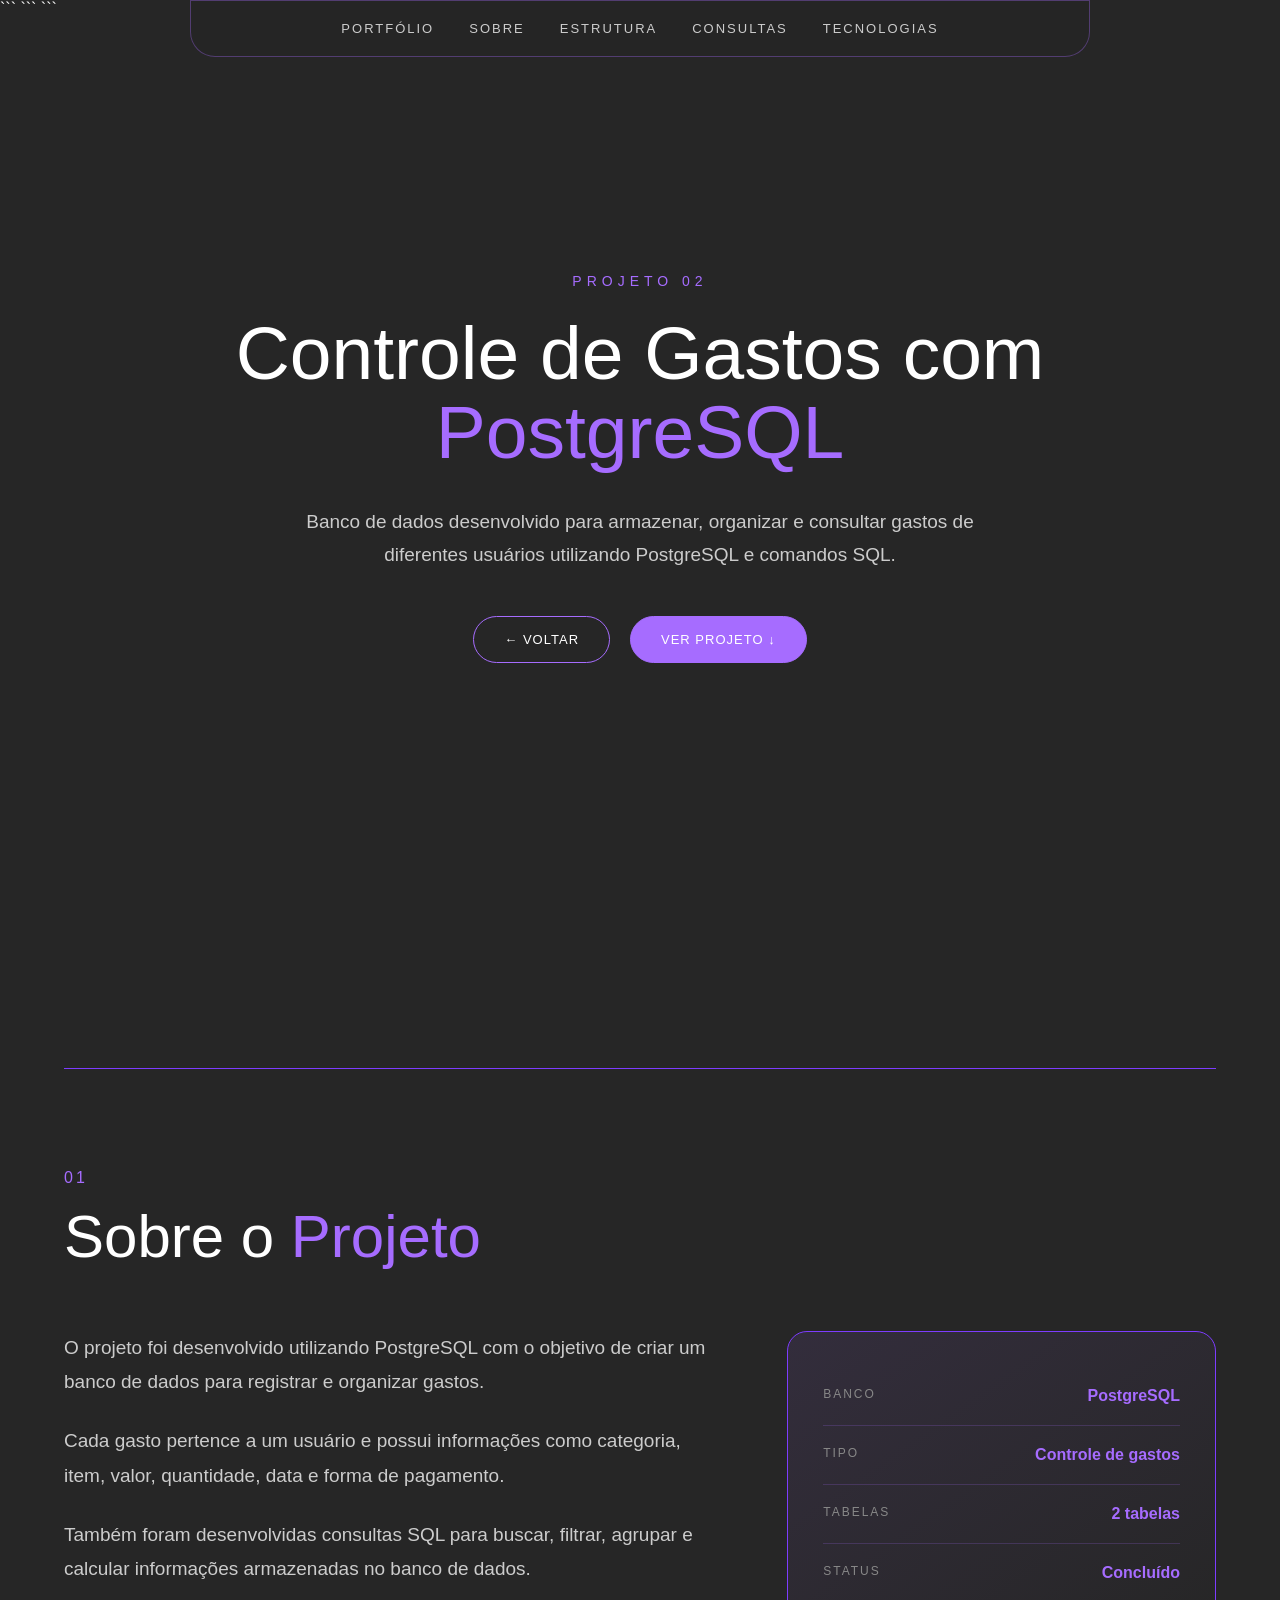
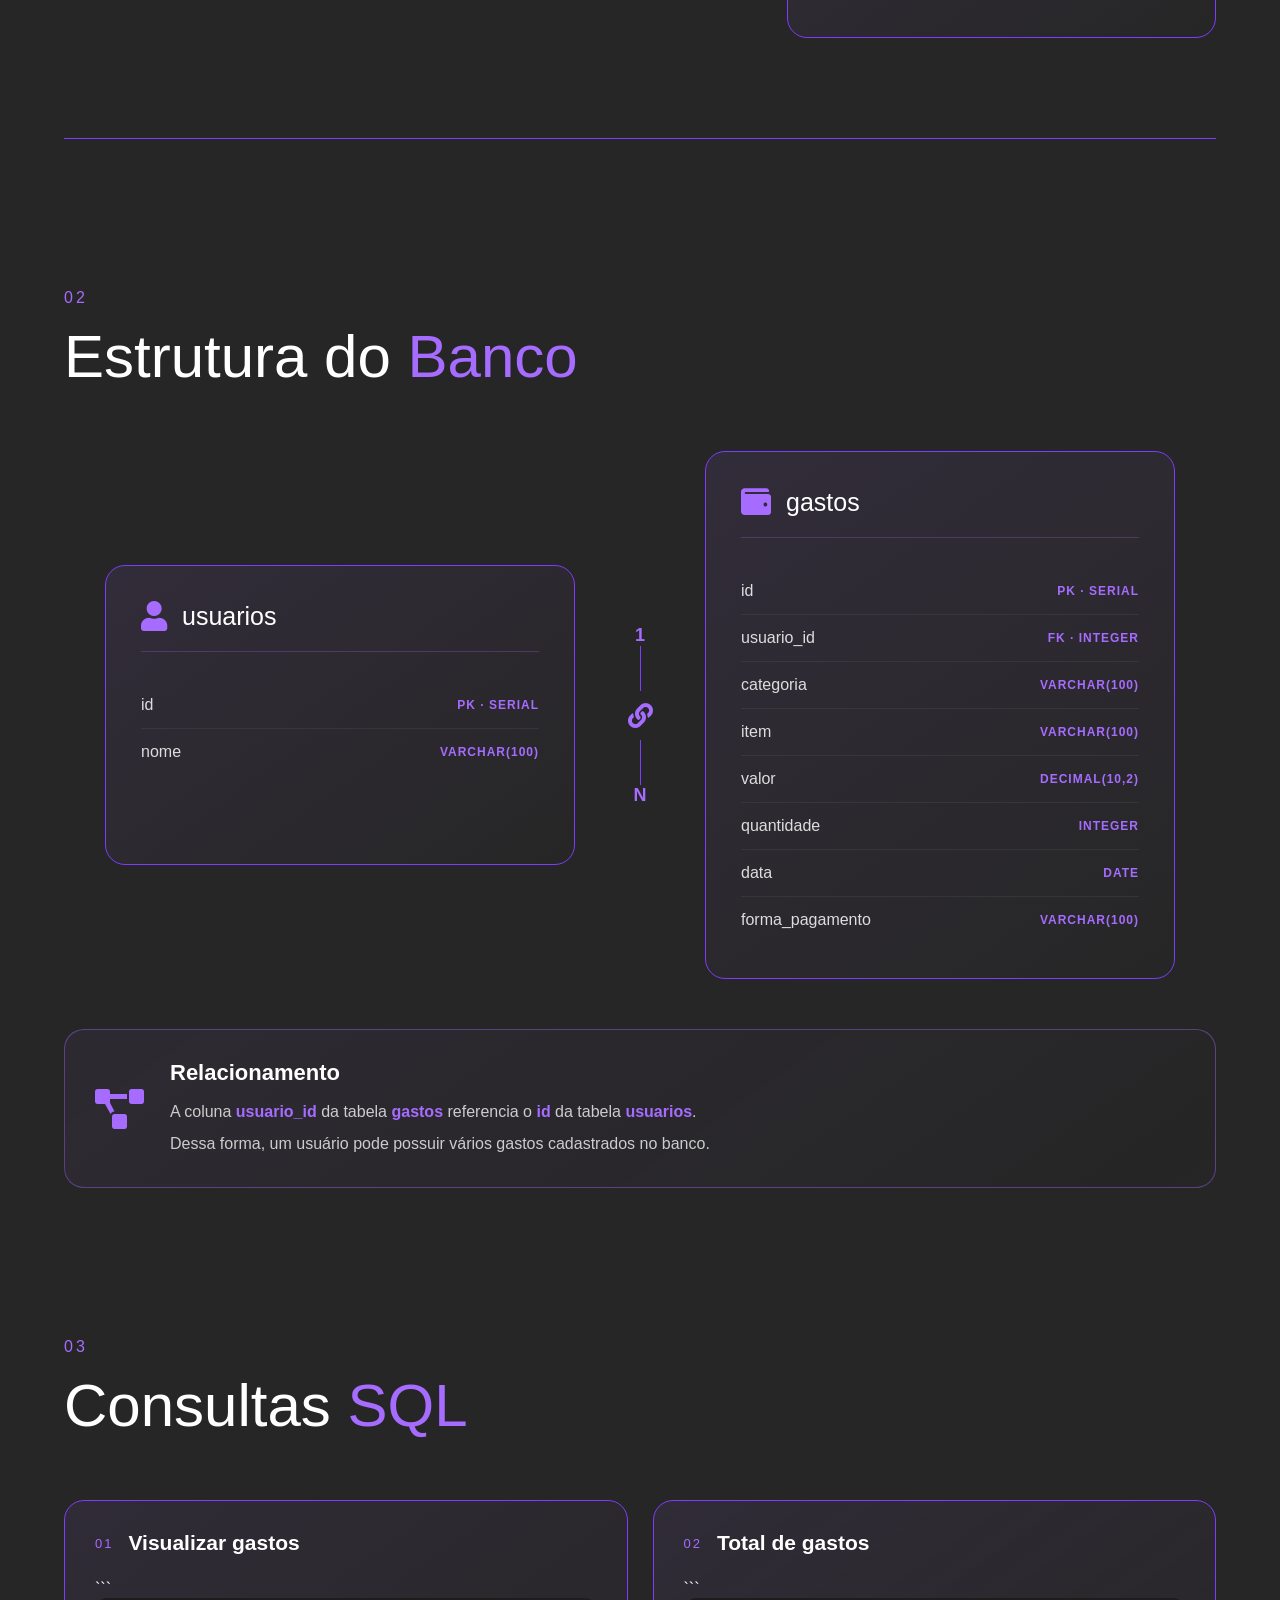
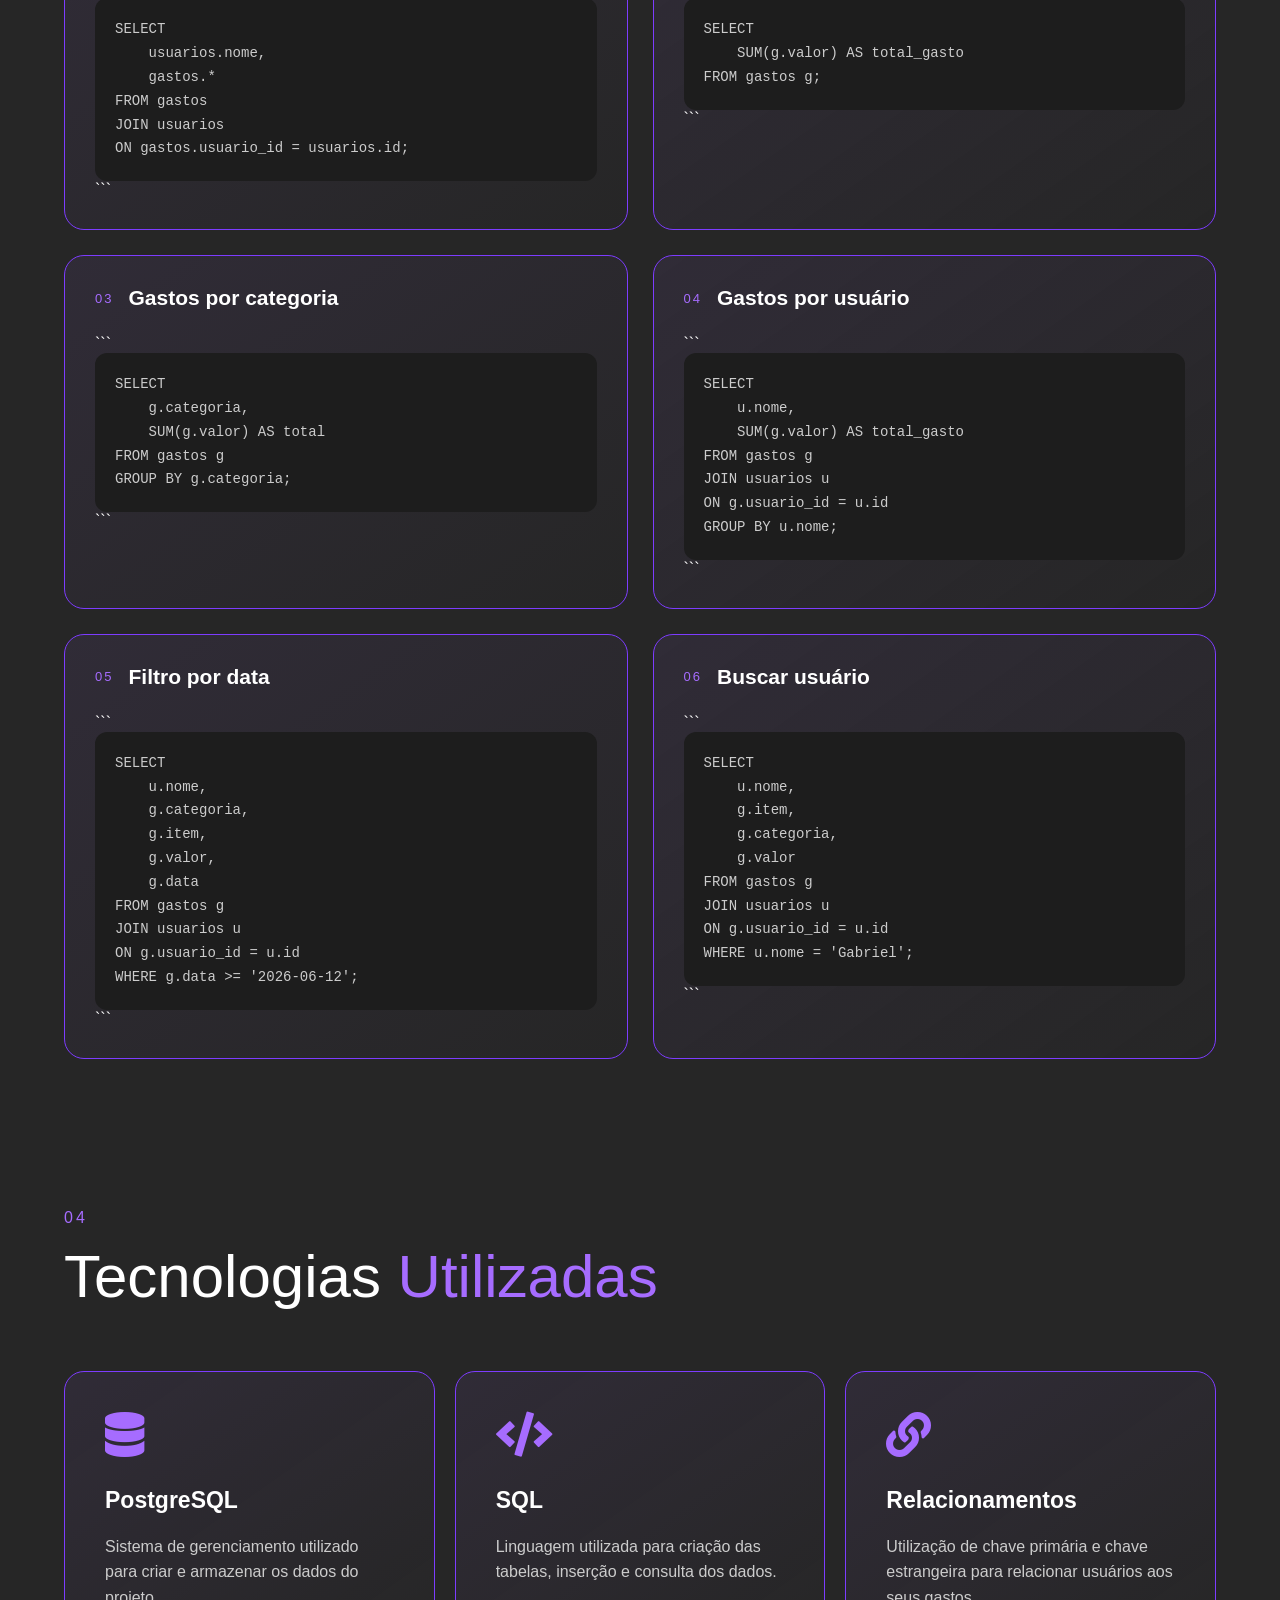
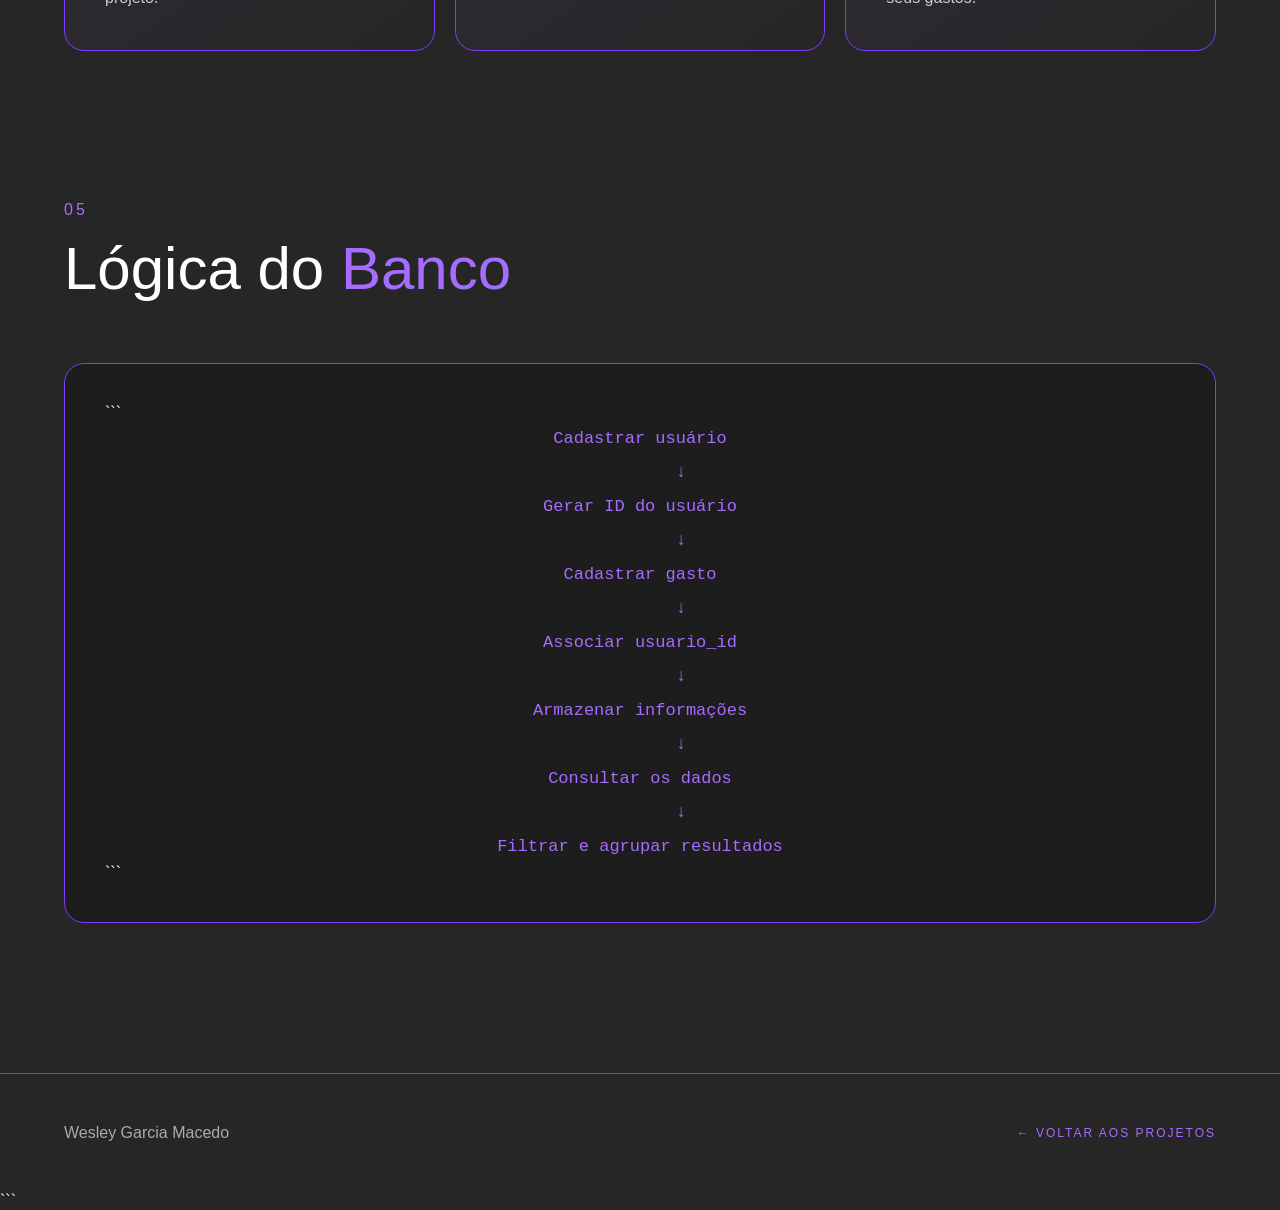
==== bancoDados/index.html @ e53158da "Criação do Portfólio" ====
<!DOCTYPE html>

<html lang="pt-BR">

<head>
    <meta charset="UTF-8">
    <meta name="viewport" content="width=device-width, initial-scale=1.0">

```
<title>Controle de Gastos | Wesley Garcia</title>

<link
    rel="stylesheet"
    href="https://use.fontawesome.com/releases/v5.6.3/css/all.css"
>

<link rel="stylesheet" href="style.css">
```

</head>

<body>

```
<!-- menu do projeto -->
<nav class="menu">

    <a href="../index.html">
        PORTFÓLIO
    </a>

    <a href="#sobre">
        SOBRE
    </a>

    <a href="#estrutura">
        ESTRUTURA
    </a>

    <a href="#consultas">
        CONSULTAS
    </a>

    <a href="#tecnologias">
        TECNOLOGIAS
    </a>

</nav>


<!-- começo da pagina -->
<section class="hero">

    <div class="hero-content">

        <p class="numero">
            PROJETO 02
        </p>

        <h1>
            Controle de Gastos com
            <span>PostgreSQL</span>
        </h1>

        <p class="subtitulo">
            Banco de dados desenvolvido para armazenar,
            organizar e consultar gastos de diferentes usuários
            utilizando PostgreSQL e comandos SQL.
        </p>

        <div class="botoes">

            <a href="../index.html#projetos" class="botao">
                ← VOLTAR
            </a>

            <a href="#estrutura" class="botao destaque">
                VER PROJETO ↓
            </a>

        </div>

    </div>

</section>


<!-- falando do projeto -->
<section class="sobre" id="sobre">

    <div class="titulo">

        <p>01</p>

        <h2>
            Sobre o <span>Projeto</span>
        </h2>

    </div>


    <div class="sobre-grid">

        <div class="texto">

            <p>
                O projeto foi desenvolvido utilizando PostgreSQL
                com o objetivo de criar um banco de dados para
                registrar e organizar gastos.
            </p>

            <p>
                Cada gasto pertence a um usuário e possui informações
                como categoria, item, valor, quantidade, data e
                forma de pagamento.
            </p>

            <p>
                Também foram desenvolvidas consultas SQL para buscar,
                filtrar, agrupar e calcular informações armazenadas
                no banco de dados.
            </p>

        </div>


        <div class="info-card">

            <div class="info">
                <span>BANCO</span>
                <strong>PostgreSQL</strong>
            </div>

            <div class="info">
                <span>TIPO</span>
                <strong>Controle de gastos</strong>
            </div>

            <div class="info">
                <span>TABELAS</span>
                <strong>2 tabelas</strong>
            </div>

            <div class="info">
                <span>STATUS</span>
                <strong>Concluído</strong>
            </div>

        </div>

    </div>

</section>


<!-- estrutura das tabela -->
<section class="estrutura" id="estrutura">

    <div class="titulo">

        <p>02</p>

        <h2>
            Estrutura do <span>Banco</span>
        </h2>

    </div>


    <div class="tabelas-container">

        <!-- tabela usuario -->
        <div class="tabela-card">

            <div class="tabela-topo">

                <i class="fas fa-user"></i>

                <h3>usuarios</h3>

            </div>

            <div class="campo">
                <span>id</span>
                <strong>PK · SERIAL</strong>
            </div>

            <div class="campo">
                <span>nome</span>
                <strong>VARCHAR(100)</strong>
            </div>

        </div>


        <div class="relacao">

            <span>1</span>

            <div class="linha"></div>

            <i class="fas fa-link"></i>

            <div class="linha"></div>

            <span>N</span>

        </div>


        <!-- tabela dos gasto -->
        <div class="tabela-card">

            <div class="tabela-topo">

                <i class="fas fa-wallet"></i>

                <h3>gastos</h3>

            </div>

            <div class="campo">
                <span>id</span>
                <strong>PK · SERIAL</strong>
            </div>

            <div class="campo">
                <span>usuario_id</span>
                <strong>FK · INTEGER</strong>
            </div>

            <div class="campo">
                <span>categoria</span>
                <strong>VARCHAR(100)</strong>
            </div>

            <div class="campo">
                <span>item</span>
                <strong>VARCHAR(100)</strong>
            </div>

            <div class="campo">
                <span>valor</span>
                <strong>DECIMAL(10,2)</strong>
            </div>

            <div class="campo">
                <span>quantidade</span>
                <strong>INTEGER</strong>
            </div>

            <div class="campo">
                <span>data</span>
                <strong>DATE</strong>
            </div>

            <div class="campo">
                <span>forma_pagamento</span>
                <strong>VARCHAR(100)</strong>
            </div>

        </div>

    </div>


    <!-- explica a relaçao -->
    <div class="explicacao-relacao">

        <i class="fas fa-project-diagram"></i>

        <div>

            <h3>Relacionamento</h3>

            <p>
                A coluna <strong>usuario_id</strong> da tabela
                <strong>gastos</strong> referencia o
                <strong>id</strong> da tabela
                <strong>usuarios</strong>.
            </p>

            <p>
                Dessa forma, um usuário pode possuir vários gastos
                cadastrados no banco.
            </p>

        </div>

    </div>

</section>


<!-- consulta que foi feita -->
<section class="consultas" id="consultas">

    <div class="titulo">

        <p>03</p>

        <h2>
            Consultas <span>SQL</span>
        </h2>

    </div>


    <div class="consultas-grid">

        <!-- primeira consulta -->
        <div class="consulta-card">

            <div class="consulta-titulo">
                <span>01</span>
                <h3>Visualizar gastos</h3>
            </div>
```

<pre><code>SELECT
    usuarios.nome,
    gastos.*
FROM gastos
JOIN usuarios
ON gastos.usuario_id = usuarios.id;</code></pre>

```
        </div>


        <!-- segunda consulta -->
        <div class="consulta-card">

            <div class="consulta-titulo">
                <span>02</span>
                <h3>Total de gastos</h3>
            </div>
```

<pre><code>SELECT
    SUM(g.valor) AS total_gasto
FROM gastos g;</code></pre>

```
        </div>


        <!-- terceira consulta -->
        <div class="consulta-card">

            <div class="consulta-titulo">
                <span>03</span>
                <h3>Gastos por categoria</h3>
            </div>
```

<pre><code>SELECT
    g.categoria,
    SUM(g.valor) AS total
FROM gastos g
GROUP BY g.categoria;</code></pre>

```
        </div>


        <!-- quarta consulta -->
        <div class="consulta-card">

            <div class="consulta-titulo">
                <span>04</span>
                <h3>Gastos por usuário</h3>
            </div>
```

<pre><code>SELECT
    u.nome,
    SUM(g.valor) AS total_gasto
FROM gastos g
JOIN usuarios u
ON g.usuario_id = u.id
GROUP BY u.nome;</code></pre>

```
        </div>


        <!-- quinta consulta -->
        <div class="consulta-card">

            <div class="consulta-titulo">
                <span>05</span>
                <h3>Filtro por data</h3>
            </div>
```

<pre><code>SELECT
    u.nome,
    g.categoria,
    g.item,
    g.valor,
    g.data
FROM gastos g
JOIN usuarios u
ON g.usuario_id = u.id
WHERE g.data >= '2026-06-12';</code></pre>

```
        </div>


        <!-- sexta consulta -->
        <div class="consulta-card">

            <div class="consulta-titulo">
                <span>06</span>
                <h3>Buscar usuário</h3>
            </div>
```

<pre><code>SELECT
    u.nome,
    g.item,
    g.categoria,
    g.valor
FROM gastos g
JOIN usuarios u
ON g.usuario_id = u.id
WHERE u.nome = 'Gabriel';</code></pre>

```
        </div>

    </div>

</section>


<!-- tecnologia usada -->
<section class="tecnologias-section" id="tecnologias">

    <div class="titulo">

        <p>04</p>

        <h2>
            Tecnologias <span>Utilizadas</span>
        </h2>

    </div>


    <div class="tecnologias-container">

        <div class="tecnologia">

            <i class="fas fa-database"></i>

            <h3>PostgreSQL</h3>

            <p>
                Sistema de gerenciamento utilizado para
                criar e armazenar os dados do projeto.
            </p>

        </div>


        <div class="tecnologia">

            <i class="fas fa-code"></i>

            <h3>SQL</h3>

            <p>
                Linguagem utilizada para criação das tabelas,
                inserção e consulta dos dados.
            </p>

        </div>


        <div class="tecnologia">

            <i class="fas fa-link"></i>

            <h3>Relacionamentos</h3>

            <p>
                Utilização de chave primária e chave estrangeira
                para relacionar usuários aos seus gastos.
            </p>

        </div>

    </div>

</section>


<!-- logica do banco -->
<section class="codigo">

    <div class="titulo">

        <p>05</p>

        <h2>
            Lógica do <span>Banco</span>
        </h2>

    </div>


    <div class="codigo-box">
```

<pre><code>Cadastrar usuário
        ↓
Gerar ID do usuário
        ↓
Cadastrar gasto
        ↓
Associar usuario_id
        ↓
Armazenar informações
        ↓
Consultar os dados
        ↓
Filtrar e agrupar resultados</code></pre>

```
    </div>

</section>


<!-- final da pagina -->
<footer>

    <p>
        Wesley Garcia Macedo
    </p>

    <a href="../index.html#projetos">
        ← VOLTAR AOS PROJETOS
    </a>

</footer>
```

</body>

</html>
---- bancoDados/style.css ----
/* config basica */
* {
    margin: 0;
    padding: 0;
    box-sizing: border-box;
}

html {
    scroll-behavior: smooth;
    scroll-padding-top: 100px;
}

body {
    background: #262626;
    color: #fff;
    font-family: Arial, sans-serif;
    overflow-x: hidden;
}


/* menu la de cima */
.menu {
    position: fixed;
    top: 0;
    left: 50%;
    transform: translateX(-50%);

    width: 90%;
    max-width: 900px;

    display: flex;
    justify-content: center;
    align-items: center;

    gap: 35px;

    padding: 20px 30px;

    background: rgba(38, 38, 38, 0.85);

    border: 1px solid rgba(166, 108, 255, 0.35);
    border-radius: 0 0 25px 25px;

    backdrop-filter: blur(12px);

    z-index: 1000;
}

.menu a {
    color: #ccc;

    text-decoration: none;

    font-size: 13px;
    letter-spacing: 2px;

    transition: 0.3s;
}

.menu a:hover {
    color: #a66cff;

    text-shadow:
        0 0 15px rgba(166, 108, 255, 0.7);
}


/* parte inicial */
.hero {
    min-height: 100vh;

    display: flex;
    justify-content: center;
    align-items: center;

    text-align: center;

    padding: 100px 20px;
}

.hero-content {
    max-width: 1000px;

    animation: aparecer 1s ease;
}

.numero {
    color: #a66cff;

    font-size: 14px;
    letter-spacing: 5px;

    margin-bottom: 25px;
}

.hero h1 {
    font-size: 75px;
    font-weight: 400;
    line-height: 1.05;
}

.hero h1 span {
    display: block;

    color: #a66cff;
}

.subtitulo {
    max-width: 700px;

    margin: 35px auto;

    color: #ccc;

    font-size: 19px;
    line-height: 1.7;
}

.botoes {
    display: flex;
    justify-content: center;

    gap: 20px;

    margin-top: 45px;
}

.botao {
    padding: 15px 30px;

    border: 1px solid #a66cff;
    border-radius: 30px;

    color: #fff;

    text-decoration: none;

    font-size: 13px;
    letter-spacing: 1px;

    transition: 0.4s;
}

.botao:hover {
    background: #a66cff;

    box-shadow:
        0 0 30px rgba(166, 108, 255, 0.5);

    transform: translateY(-5px);
}

.botao.destaque {
    background: #a66cff;
}


/* organiza as seção */
.sobre,
.estrutura,
.consultas,
.tecnologias-section,
.codigo {
    width: 90%;
    max-width: 1200px;

    margin: 150px auto;
}

.titulo {
    margin-bottom: 60px;
}

.titulo p {
    color: #a66cff;

    letter-spacing: 3px;

    margin-bottom: 15px;
}

.titulo h2 {
    font-size: 60px;
    font-weight: 400;
}

.titulo h2 span {
    color: #a66cff;
}


/* parte falando do projeto */
.sobre {
    padding: 100px 0;

    border-top: 1px solid #7d3cff;
    border-bottom: 1px solid #7d3cff;
}

.sobre-grid {
    display: grid;

    grid-template-columns: 1.5fr 1fr;

    gap: 80px;
}

.texto p {
    color: #ccc;

    font-size: 19px;
    line-height: 1.8;

    margin-bottom: 25px;
}

.info-card {
    padding: 35px;

    border: 1px solid #7d3cff;
    border-radius: 20px;

    background:
        linear-gradient(
            145deg,
            rgba(166, 108, 255, 0.1),
            rgba(38, 38, 38, 0.5)
        );

    transition: 0.4s;
}

.info-card:hover {
    transform: translateY(-8px);

    box-shadow:
        0 15px 40px rgba(166, 108, 255, 0.15);
}

.info {
    display: flex;
    justify-content: space-between;

    padding: 20px 0;

    border-bottom:
        1px solid rgba(166, 108, 255, 0.2);
}

.info:last-child {
    border-bottom: none;
}

.info span {
    color: #888;

    font-size: 12px;
    letter-spacing: 2px;
}

.info strong {
    color: #a66cff;

    text-align: right;
}


/* estrutura das tabela */
.tabelas-container {
    display: flex;
    align-items: center;
    justify-content: center;

    gap: 35px;
}

.tabela-card {
    flex: 1;

    max-width: 470px;
    min-height: 300px;

    padding: 35px;

    border: 1px solid #7d3cff;
    border-radius: 20px;

    background:
        linear-gradient(
            145deg,
            rgba(166, 108, 255, 0.09),
            rgba(38, 38, 38, 0.5)
        );

    transition: 0.4s;
}

.tabela-card:hover {
    transform: translateY(-10px);

    border-color: #a66cff;

    box-shadow:
        0 15px 45px rgba(166, 108, 255, 0.2);
}

.tabela-topo {
    display: flex;
    align-items: center;

    gap: 15px;

    margin-bottom: 30px;

    padding-bottom: 20px;

    border-bottom:
        1px solid rgba(166, 108, 255, 0.25);
}

.tabela-topo i {
    color: #a66cff;

    font-size: 30px;
}

.tabela-topo h3 {
    font-size: 25px;
    font-weight: 400;
}

.campo {
    display: flex;
    justify-content: space-between;
    align-items: center;

    gap: 15px;

    padding: 14px 0;

    border-bottom:
        1px solid rgba(255, 255, 255, 0.06);
}

.campo:last-child {
    border-bottom: none;
}

.campo span {
    color: #ddd;
}

.campo strong {
    color: #a66cff;

    font-size: 12px;
    letter-spacing: 1px;

    text-align: right;
}


/* ligação das tabela */
.relacao {
    display: flex;
    flex-direction: column;
    justify-content: center;
    align-items: center;

    min-width: 60px;
}

.relacao span {
    color: #a66cff;

    font-size: 18px;
    font-weight: bold;
}

.relacao i {
    color: #a66cff;

    font-size: 25px;

    margin: 12px 0;
}

.linha {
    width: 1px;
    height: 45px;

    background: #7d3cff;
}


/* explicando a relação */
.explicacao-relacao {
    display: flex;
    align-items: center;

    gap: 25px;

    margin-top: 50px;

    padding: 30px;

    border: 1px solid rgba(166, 108, 255, 0.4);
    border-radius: 20px;

    background:
        linear-gradient(
            145deg,
            rgba(166, 108, 255, 0.06),
            transparent
        );
}

.explicacao-relacao > i {
    color: #a66cff;

    font-size: 40px;
}

.explicacao-relacao h3 {
    font-size: 22px;

    margin-bottom: 12px;
}

.explicacao-relacao p {
    color: #ccc;

    line-height: 1.7;

    margin-top: 5px;
}

.explicacao-relacao strong {
    color: #a66cff;
}


/* consultas que foi feita */
.consultas-grid {
    display: grid;

    grid-template-columns: repeat(2, 1fr);

    gap: 25px;
}

.consulta-card {
    min-width: 0;

    padding: 30px;

    border: 1px solid #7d3cff;
    border-radius: 20px;

    background:
        linear-gradient(
            145deg,
            rgba(166, 108, 255, 0.08),
            rgba(38, 38, 38, 0.5)
        );

    transition: 0.4s;

    overflow: hidden;
}

.consulta-card:hover {
    transform: translateY(-8px);

    border-color: #a66cff;

    box-shadow:
        0 15px 40px rgba(166, 108, 255, 0.18);
}

.consulta-titulo {
    display: flex;
    align-items: center;

    gap: 15px;

    margin-bottom: 25px;
}

.consulta-titulo span {
    color: #a66cff;

    font-size: 13px;
    letter-spacing: 2px;
}

.consulta-titulo h3 {
    font-size: 21px;
}

.consulta-card pre {
    width: 100%;

    padding: 20px;

    border-radius: 12px;

    background: #1d1d1d;

    overflow-x: auto;
}

.consulta-card code {
    color: #ccc;

    font-family: Consolas, monospace;

    font-size: 14px;
    line-height: 1.7;
}


/* tecnologias que usei */
.tecnologias-container {
    display: flex;

    gap: 20px;
}

.tecnologia {
    flex: 1;

    min-height: 250px;

    padding: 40px;

    border: 1px solid #7d3cff;
    border-radius: 20px;

    background:
        linear-gradient(
            145deg,
            rgba(166, 108, 255, 0.08),
            transparent
        );

    transition: 0.4s;
}

.tecnologia:hover {
    transform: translateY(-10px);

    border-color: #a66cff;

    box-shadow:
        0 15px 40px rgba(166, 108, 255, 0.2);
}

.tecnologia i {
    color: #a66cff;

    font-size: 45px;

    margin-bottom: 30px;
}

.tecnologia h3 {
    font-size: 23px;

    margin-bottom: 20px;
}

.tecnologia p {
    color: #ccc;

    line-height: 1.6;
}


/* mostra a logica */
.codigo-box {
    padding: 40px;

    border: 1px solid #7d3cff;
    border-radius: 20px;

    background: #1d1d1d;

    overflow-x: auto;
}

.codigo-box pre {
    color: #a66cff;

    font-family: Consolas, monospace;

    font-size: 17px;
    line-height: 2;

    text-align: center;
}


/* rodape */
footer {
    display: flex;
    justify-content: space-between;
    align-items: center;

    padding: 50px 5%;

    border-top: 1px solid #7d3cff;
}

footer p {
    color: #aaa;
}

footer a {
    color: #a66cff;

    text-decoration: none;

    font-size: 12px;
    letter-spacing: 2px;

    transition: 0.3s;
}

footer a:hover {
    color: #fff;
}


/* animaçao simples */
@keyframes aparecer {
    from {
        opacity: 0;

        transform: translateY(30px);
    }

    to {
        opacity: 1;

        transform: translateY(0);
    }
}


/* ajeita pro celular */
@media (max-width: 900px) {

    .menu {
        width: 95%;

        gap: 15px;

        padding: 18px 15px;

        overflow-x: auto;

        justify-content: flex-start;
    }

    .menu a {
        white-space: nowrap;

        font-size: 10px;
    }

    .hero h1 {
        font-size: 50px;
    }

    .botoes {
        flex-direction: column;
        align-items: center;
    }

    .sobre-grid {
        grid-template-columns: 1fr;
    }

    .tabelas-container {
        flex-direction: column;
    }

    .tabela-card {
        width: 100%;
        max-width: none;
    }

    .relacao {
        flex-direction: row;

        min-width: 0;
    }

    .linha {
        width: 45px;
        height: 1px;
    }

    .relacao i {
        margin: 0 12px;
    }

    .consultas-grid {
        grid-template-columns: 1fr;
    }

    .tecnologias-container {
        flex-direction: column;
    }

    .titulo h2 {
        font-size: 45px;
    }

    footer {
        flex-direction: column;

        gap: 20px;

        text-align: center;
    }
}


/* celular menor ainda */
@media (max-width: 550px) {

    .hero h1 {
        font-size: 40px;
    }

    .subtitulo {
        font-size: 17px;
    }

    .titulo h2 {
        font-size: 37px;
    }

    .tabela-card,
    .consulta-card,
    .tecnologia {
        padding: 25px;
    }

    .campo {
        align-items: flex-start;

        flex-direction: column;

        gap: 7px;
    }

    .campo strong {
        text-align: left;
    }

    .explicacao-relacao {
        align-items: flex-start;

        flex-direction: column;
    }

    .codigo-box {
        padding: 25px;
    }

    .codigo-box pre {
        text-align: left;

        font-size: 14px;
    }
}
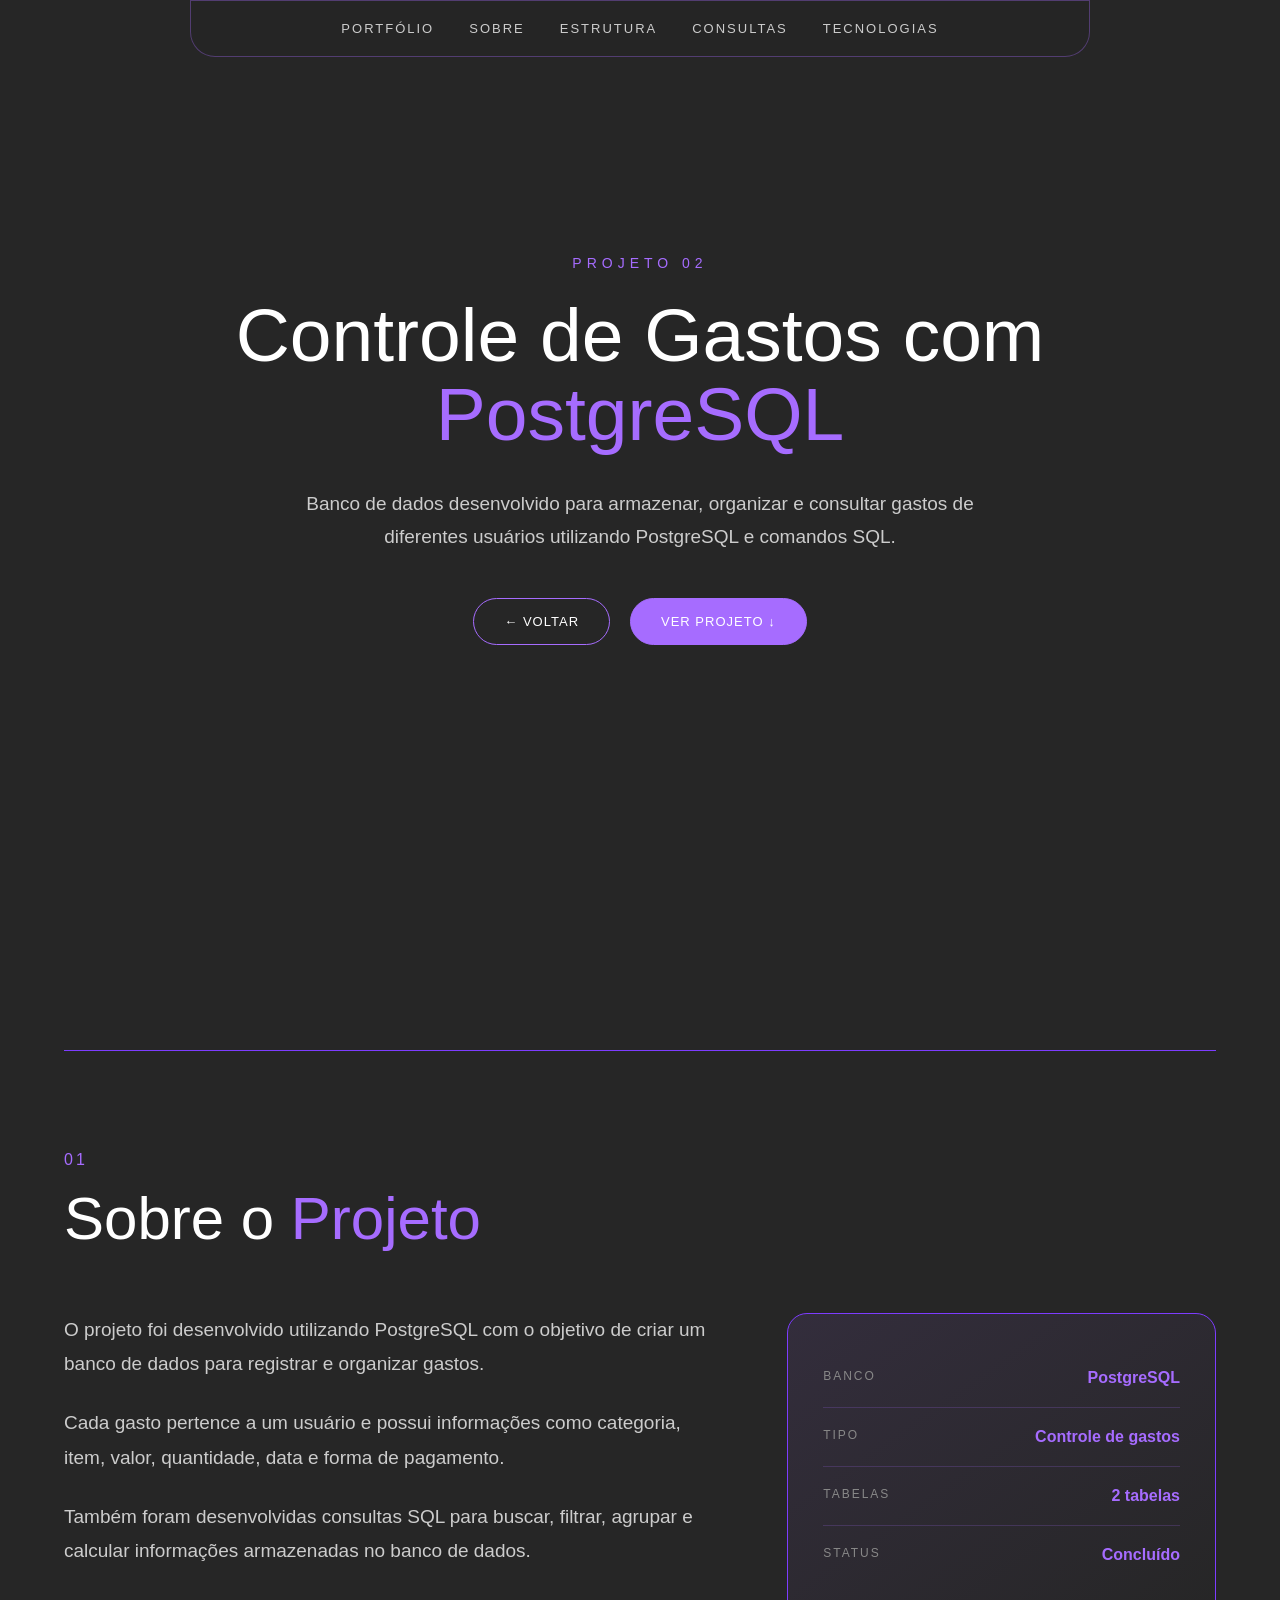
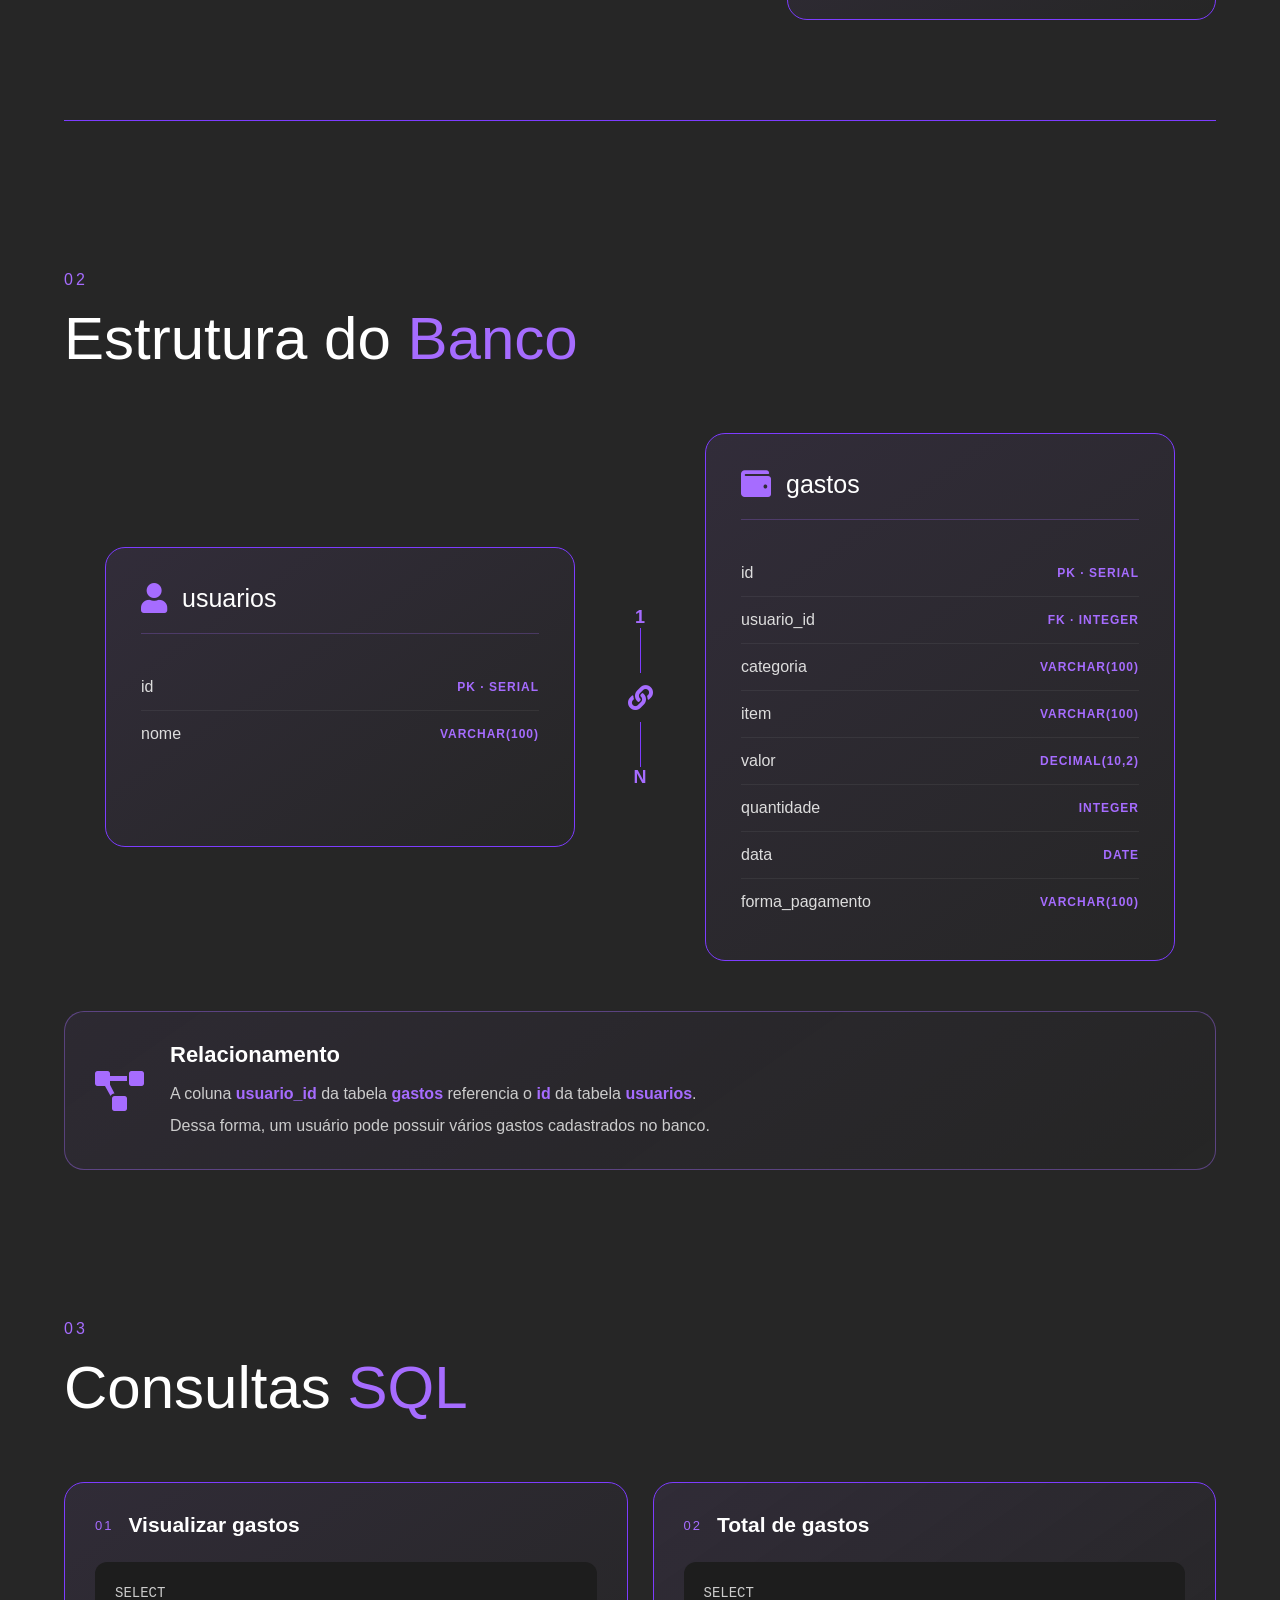
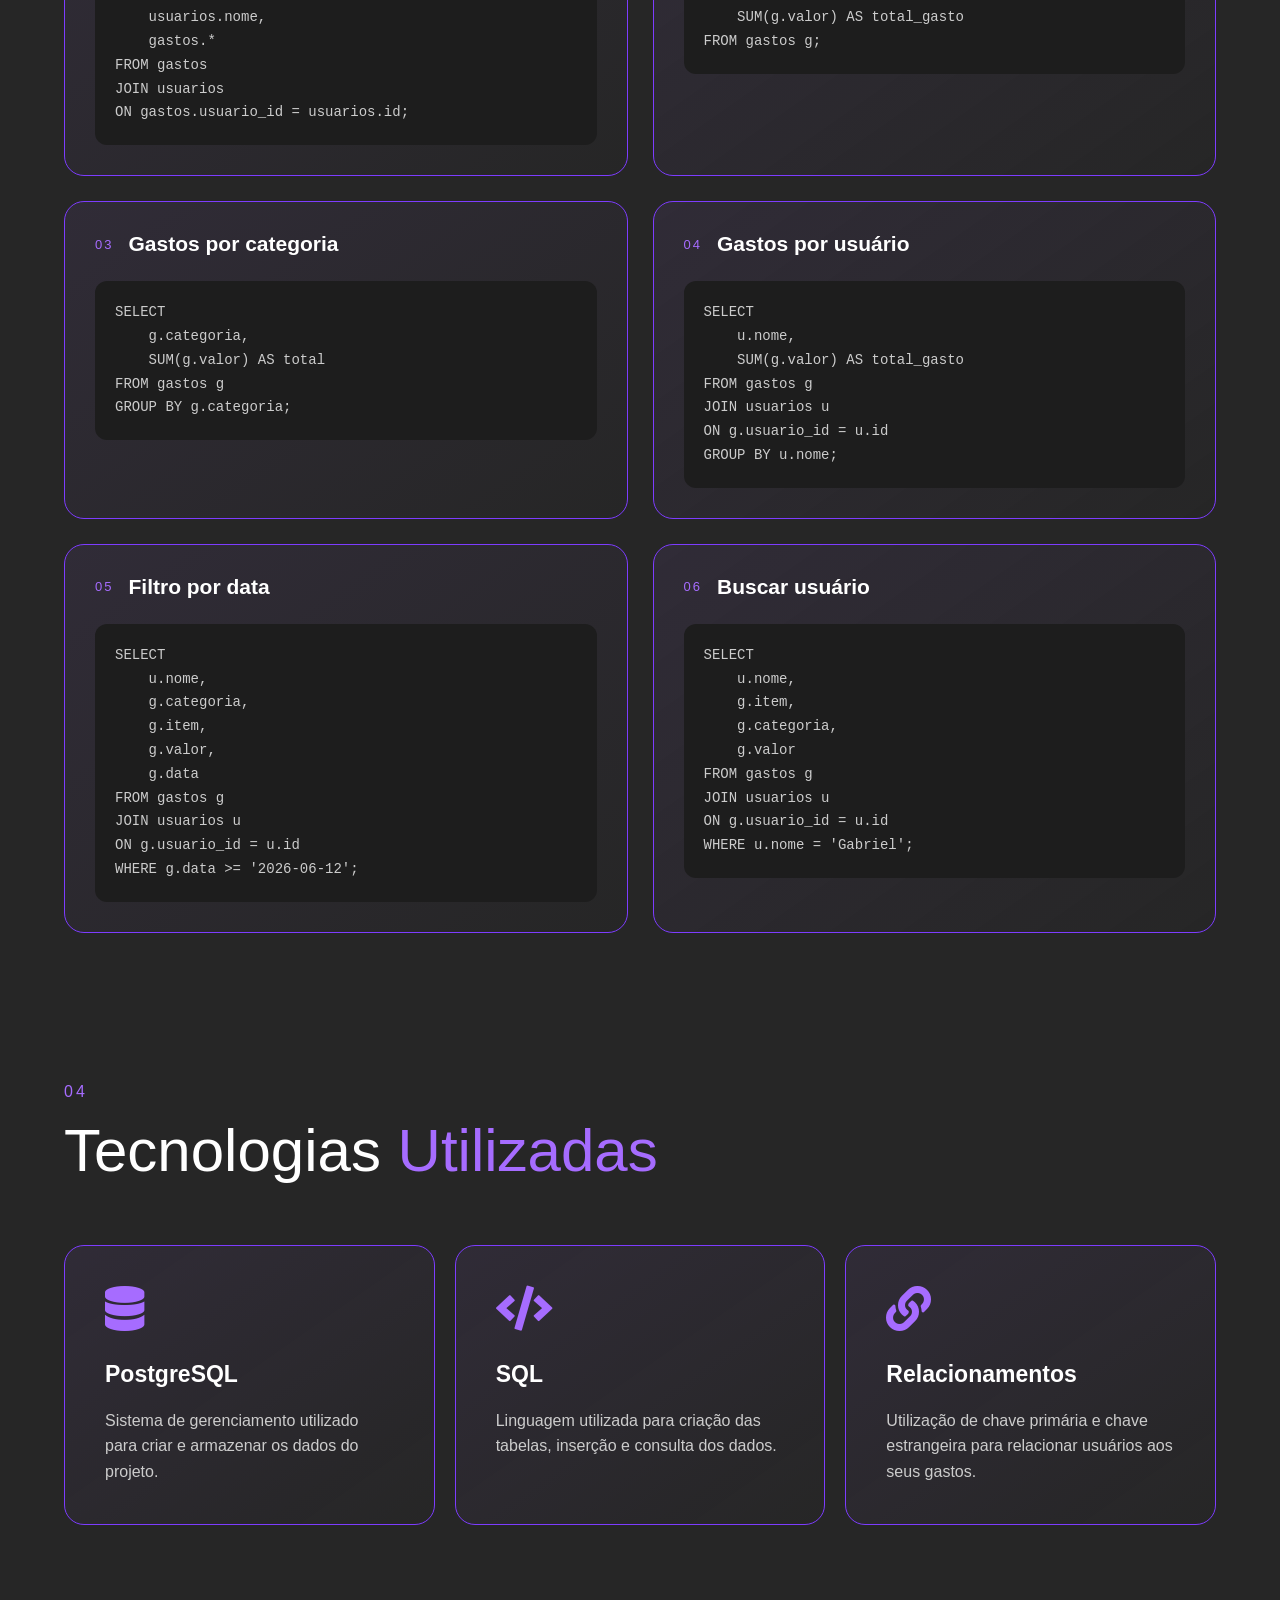
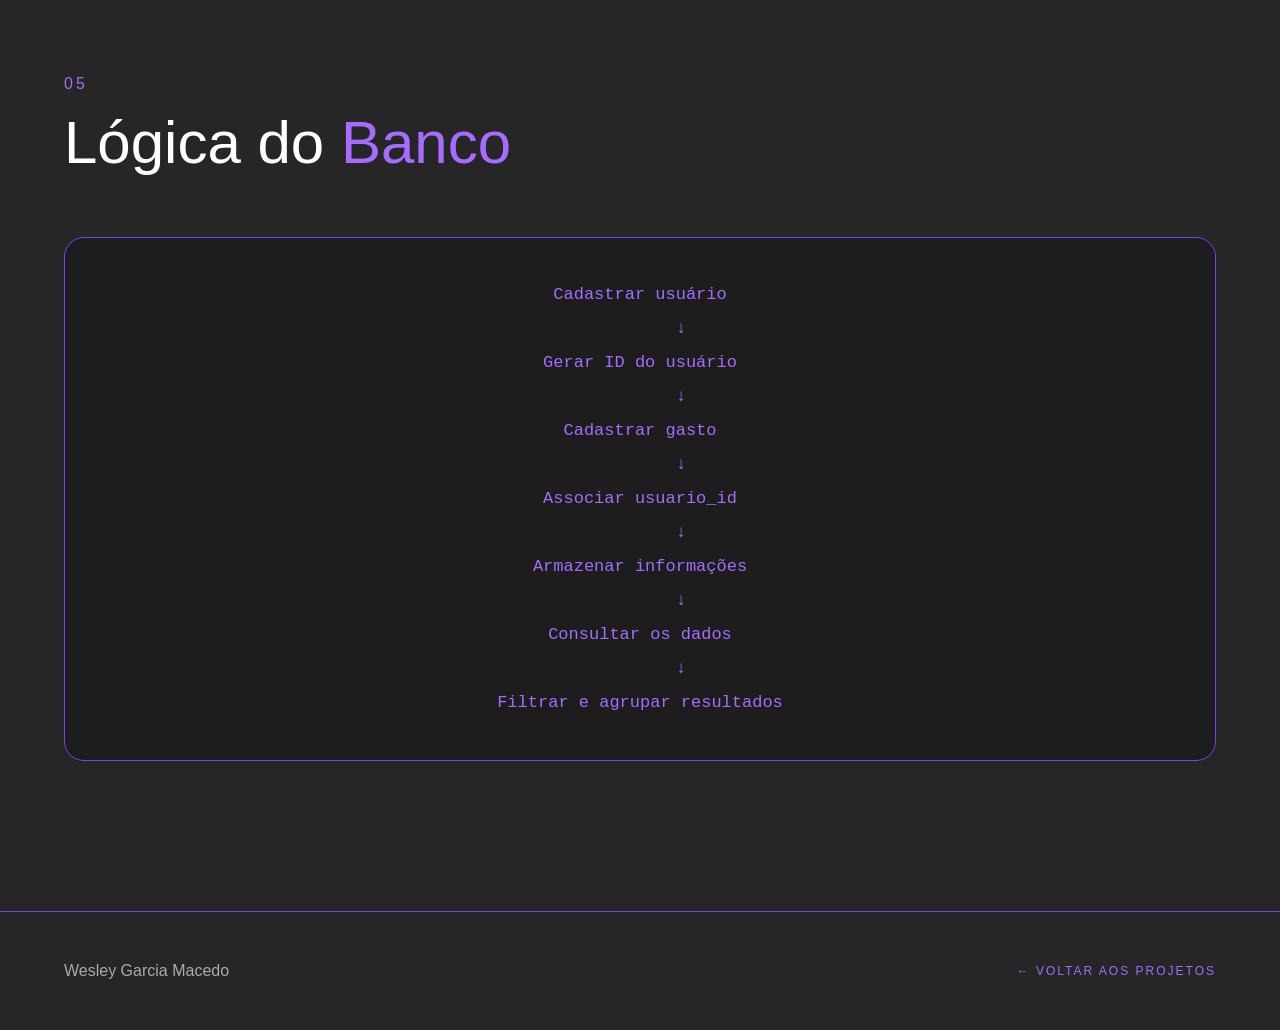
==== commit 22821b9a: "Alteração na Gramática do Banco de Dados" ====
--- a/bancoDados/index.html
+++ b/bancoDados/index.html
@@ -6,7 +6,6 @@
     <meta charset="UTF-8">
     <meta name="viewport" content="width=device-width, initial-scale=1.0">
 
-```
 <title>Controle de Gastos | Wesley Garcia</title>
 
 <link
@@ -15,13 +14,12 @@
 >
 
 <link rel="stylesheet" href="style.css">
-```
+
 
 </head>
 
 <body>
 
-```
 <!-- menu do projeto -->
 <nav class="menu">
 
@@ -315,7 +313,7 @@
                 <span>01</span>
                 <h3>Visualizar gastos</h3>
             </div>
-```
+
 
 <pre><code>SELECT
     usuarios.nome,
@@ -324,7 +322,6 @@
 JOIN usuarios
 ON gastos.usuario_id = usuarios.id;</code></pre>
 
-```
         </div>
 
 
@@ -335,13 +332,11 @@
                 <span>02</span>
                 <h3>Total de gastos</h3>
             </div>
-```
 
 <pre><code>SELECT
     SUM(g.valor) AS total_gasto
 FROM gastos g;</code></pre>
 
-```
         </div>
 
 
@@ -352,7 +347,6 @@
                 <span>03</span>
                 <h3>Gastos por categoria</h3>
             </div>
-```
 
 <pre><code>SELECT
     g.categoria,
@@ -360,7 +354,6 @@
 FROM gastos g
 GROUP BY g.categoria;</code></pre>
 
-```
         </div>
 
 
@@ -371,7 +364,6 @@
                 <span>04</span>
                 <h3>Gastos por usuário</h3>
             </div>
-```
 
 <pre><code>SELECT
     u.nome,
@@ -381,7 +373,6 @@
 ON g.usuario_id = u.id
 GROUP BY u.nome;</code></pre>
 
-```
         </div>
 
 
@@ -392,7 +383,6 @@
                 <span>05</span>
                 <h3>Filtro por data</h3>
             </div>
-```
 
 <pre><code>SELECT
     u.nome,
@@ -405,7 +395,6 @@
 ON g.usuario_id = u.id
 WHERE g.data >= '2026-06-12';</code></pre>
 
-```
         </div>
 
 
@@ -416,7 +405,6 @@
                 <span>06</span>
                 <h3>Buscar usuário</h3>
             </div>
-```
 
 <pre><code>SELECT
     u.nome,
@@ -428,7 +416,6 @@
 ON g.usuario_id = u.id
 WHERE u.nome = 'Gabriel';</code></pre>
 
-```
         </div>
 
     </div>
@@ -513,7 +500,6 @@
 
 
     <div class="codigo-box">
-```
 
 <pre><code>Cadastrar usuário
         ↓
@@ -529,7 +515,6 @@
         ↓
 Filtrar e agrupar resultados</code></pre>
 
-```
     </div>
 
 </section>
@@ -547,7 +532,6 @@
     </a>
 
 </footer>
-```
 
 </body>
 
